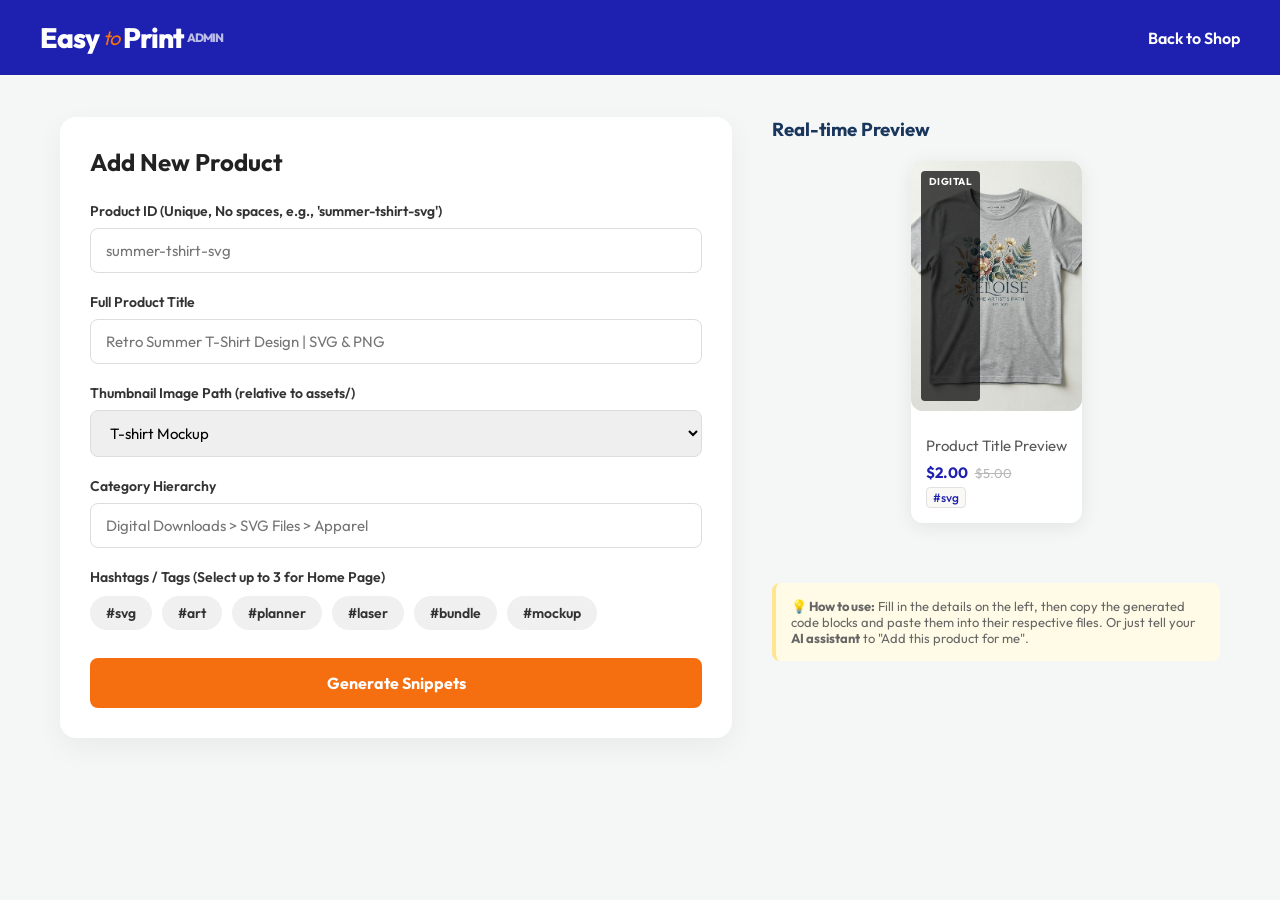
==== add-product.html @ f6c76c9a "Admin: Added user-friendly Add Product page with real-time preview and snippet generation." ====
<!DOCTYPE html>
<html lang="en">
<head>
    <meta charset="UTF-8">
    <meta name="viewport" content="width=device-width, initial-scale=1.0">
    <title>Add New Product | Easy to Print Admin</title>
    <link href="https://fonts.googleapis.com/css2?family=Outfit:wght@300;400;500;600;700&display=swap" rel="stylesheet">
    <link rel="stylesheet" href="index.css?v=2.0">
    <style>
        body { background-color: #f4f7f6; }
        .admin-header {
            background: #1e21b0;
            color: white;
            padding: 20px 40px;
            display: flex;
            justify-content: space-between;
            align-items: center;
        }
        .admin-container {
            max-width: 1200px;
            margin: 40px auto;
            display: grid;
            grid-template-columns: 1.5fr 1fr;
            gap: 40px;
            padding: 0 20px;
        }
        .form-card, .preview-card-container {
            background: white;
            padding: 30px;
            border-radius: 16px;
            box-shadow: 0 10px 30px rgba(0,0,0,0.05);
        }
        .form-group { margin-bottom: 20px; }
        .form-group label { display: block; margin-bottom: 8px; font-weight: 600; font-size: 14px; color: #333; }
        .form-group input, .form-group select, .form-group textarea {
            width: 100%;
            padding: 12px 15px;
            border: 1px solid #ddd;
            border-radius: 8px;
            font-family: inherit;
            font-size: 15px;
        }
        .tag-options { display: flex; gap: 10px; flex-wrap: wrap; margin-top: 10px; }
        .tag-checkbox { display: none; }
        .tag-label {
            padding: 8px 16px;
            background: #f0f0f0;
            border-radius: 20px;
            cursor: pointer;
            font-size: 13px;
            transition: 0.2s;
        }
        .tag-checkbox:checked + .tag-label {
            background: var(--accent);
            color: white;
        }
        .submit-btn {
            background: var(--accent);
            color: white;
            border: none;
            padding: 15px 30px;
            border-radius: 8px;
            font-weight: 700;
            cursor: pointer;
            width: 100%;
            font-size: 16px;
            transition: 0.3s;
        }
        .submit-btn:hover { background: var(--accent-hover); transform: translateY(-2px); }
        
        .code-output {
            margin-top: 30px;
            background: #2d3436;
            color: #fab1a0;
            padding: 20px;
            border-radius: 12px;
            font-family: 'Courier New', Courier, monospace;
            font-size: 13px;
            position: relative;
            max-height: 400px;
            overflow-y: auto;
        }
        .copy-btn {
            position: absolute;
            top: 10px;
            right: 10px;
            background: rgba(255,255,255,0.2);
            border: none;
            color: white;
            padding: 5px 10px;
            border-radius: 4px;
            cursor: pointer;
            font-size: 11px;
        }
        .preview-sticky { position: sticky; top: 100px; }
        .preview-title { margin-bottom: 20px; font-weight: 700; color: var(--primary); }
        .hashtags { display: flex; gap: 5px; flex-wrap: wrap; margin-top: 5px; }
        .hashtag { color: #1e21b0; font-size: 12px; font-weight: 500; }
    </style>
</head>
<body>

    <header class="admin-header">
        <a href="index.html" class="logo">
            <span class="text-logo" style="color: white;">Easy <span class="accent-text">to</span> Print <span style="font-size: 12px; opacity: 0.7;">ADMIN</span></span>
        </a>
        <a href="index.html" style="color: white; text-decoration: none; font-weight: 600;">Back to Shop</a>
    </header>

    <div class="admin-container">
        <!-- Form Area -->
        <div class="form-card">
            <h2 style="margin-bottom: 25px;">Add New Product</h2>
            
            <div class="form-group">
                <label>Product ID (Unique, No spaces, e.g., 'summer-tshirt-svg')</label>
                <input type="text" id="p-id" placeholder="summer-tshirt-svg" oninput="updatePreview()">
            </div>

            <div class="form-group">
                <label>Full Product Title</label>
                <input type="text" id="p-title" placeholder="Retro Summer T-Shirt Design | SVG & PNG" oninput="updatePreview()">
            </div>

            <div class="form-group">
                <label>Thumbnail Image Path (relative to assets/)</label>
                <select id="p-image" onchange="updatePreview()">
                    <option value="assets/custom-tshirt.png">T-shirt Mockup</option>
                    <option value="assets/canvas-art.png">Canvas Art Mockup</option>
                    <option value="assets/mug-poster.png">Mug/Poster Mockup</option>
                    <option value="assets/floral-door-hanger.png">Door Hanger Mockup</option>
                    <option value="assets/hero-banner.png">Hero Banner</option>
                </select>
            </div>

            <div class="form-group">
                <label>Category Hierarchy</label>
                <input type="text" id="p-category" placeholder="Digital Downloads > SVG Files > Apparel" oninput="updatePreview()">
            </div>

            <div class="form-group">
                <label>Hashtags / Tags (Select up to 3 for Home Page)</label>
                <div class="tag-options">
                    <input type="checkbox" id="tag-svg" value="svg" class="tag-checkbox" onchange="updatePreview()">
                    <label for="tag-svg" class="tag-label">#svg</label>

                    <input type="checkbox" id="tag-art" value="art" class="tag-checkbox" onchange="updatePreview()">
                    <label for="tag-art" class="tag-label">#art</label>

                    <input type="checkbox" id="tag-planner" value="planner" class="tag-checkbox" onchange="updatePreview()">
                    <label for="tag-planner" class="tag-label">#planner</label>

                    <input type="checkbox" id="tag-laser" value="laser" class="tag-checkbox" onchange="updatePreview()">
                    <label for="tag-laser" class="tag-label">#laser</label>

                    <input type="checkbox" id="tag-bundle" value="bundle" class="tag-checkbox" onchange="updatePreview()">
                    <label for="tag-bundle" class="tag-label">#bundle</label>

                    <input type="checkbox" id="tag-mockup" value="mockup" class="tag-checkbox" onchange="updatePreview()">
                    <label for="tag-mockup" class="tag-label">#mockup</label>
                </div>
            </div>

            <button class="submit-btn" onclick="generateCode()">Generate Snippets</button>

            <!-- Code Snippets -->
            <div id="snippets" style="display: none;">
                <h3 style="margin-top: 40px; color: var(--primary);">1. JS Code (for products.js)</h3>
                <div class="code-output">
                    <button class="copy-btn" onclick="copyCode('js-code')">Copy</button>
                    <pre id="js-code"></pre>
                </div>

                <h3 style="margin-top: 30px; color: var(--primary);">2. HTML Code (for index.html)</h3>
                <div class="code-output">
                    <button class="copy-btn" onclick="copyCode('html-code')">Copy</button>
                    <pre id="html-code"></pre>
                </div>
            </div>
        </div>

        <!-- Preview Area -->
        <div class="preview-card-outer">
            <div class="preview-sticky">
                <h3 class="preview-title">Real-time Preview</h3>
                <div id="preview-container" class="product-grid" style="grid-template-columns: 1fr;">
                    <!-- Preview will be injected here -->
                    <div class="product-card" style="max-width: 300px; margin: 0 auto; background: white; border-radius: 12px; overflow: hidden; box-shadow: 0 4px 20px rgba(0,0,0,0.08);">
                        <div class="product-image-container" style="height: 250px; position: relative;">
                            <img id="prev-img" src="assets/custom-tshirt.png" alt="Preview" style="width: 100%; height: 100%; object-fit: cover;">
                            <span class="stock-status" style="position: absolute; top: 10px; left: 10px; background: rgba(0,0,0,0.7); color: white; padding: 4px 8px; border-radius: 4px; font-size: 10px; font-weight: 700;">DIGITAL</span>
                        </div>
                        <div class="product-info" style="padding: 15px;">
                            <h3 id="prev-title" style="font-size: 15px; margin-bottom: 8px;">Product Title Preview</h3>
                            <div class="product-price" style="font-weight: 700; color: #1e21b0;">$2.00 <span class="original-price" style="text-decoration: line-through; color: #999; font-size: 13px; font-weight: 400;">$5.00</span></div>
                            <div id="prev-tags" class="hashtags">
                                <span class="hashtag">#svg</span>
                            </div>
                        </div>
                    </div>
                </div>
                
                <div style="margin-top: 20px; font-size: 13px; color: #666; background: #fffbe6; padding: 15px; border-radius: 8px; border-left: 4px solid #ffe58f;">
                    <strong>💡 How to use:</strong> Fill in the details on the left, then copy the generated code blocks and paste them into their respective files. Or just tell your <strong>AI assistant</strong> to "Add this product for me".
                </div>
            </div>
        </div>
    </div>

    <script>
        function updatePreview() {
            const title = document.getElementById('p-title').value || "Product Title Preview";
            const img = document.getElementById('p-image').value;
            
            const selectedTags = Array.from(document.querySelectorAll('.tag-checkbox:checked')).map(cb => cb.value);
            
            document.getElementById('prev-title').innerText = title;
            document.getElementById('prev-img').src = img;
            
            const tagContainer = document.getElementById('prev-tags');
            tagContainer.innerHTML = '';
            selectedTags.forEach(tag => {
                const span = document.createElement('span');
                span.className = 'hashtag';
                span.innerText = '#' + tag;
                tagContainer.appendChild(span);
            });
        }

        function generateCode() {
            const id = document.getElementById('p-id').value || "new-product-id";
            const title = document.getElementById('p-title').value || "New Product Title";
            const img = document.getElementById('p-image').value;
            const category = document.getElementById('p-category').value || "Digital Downloads > SVG";
            const selectedTags = Array.from(document.querySelectorAll('.tag-checkbox:checked')).map(cb => cb.value);
            
            const tagsStr = selectedTags.map(t => `"${t}"`).join(', ');
            const hashtagsHTML = selectedTags.map(t => `<span class="hashtag">#${t}</span>`).join('');

            // JS Snippet
            const jsSnippet = `"${id}": {
    title: "${title}",
    price: "$2.00",
    image: "${img}",
    category: "${category}",
    tags: [${tagsStr}]
},`;

            // HTML Snippet
            const htmlSnippet = `<!-- Product: ${id} -->
<div class="product-card" onclick="window.location.href='digital-product-detail.html?id=${id}'" data-tags="${selectedTags.join(' ')}">
    <div class="product-image-container">
        <img src="${img}" alt="${title}">
        <div class="favorite-icon">
            <svg viewBox="0 0 24 24" width="18" height="18" fill="none" stroke="currentColor" stroke-width="2"><path d="M20.84 4.61a5.5 5.5 0 0 0-7.78 0L12 5.67l-1.06-1.06a5.5 5.5 0 0 0-7.78 7.78l1.06 1.06L12 21.23l8.78-8.78 1.06-1.06a5.5 5.5 0 0 0 0-7.78z"></path></svg>
        </div>
    </div>
    <div class="product-info">
        <h3>${title}</h3>
        <div class="product-price">$2.00 <span class="original-price">$5.00</span></div>
        <div class="hashtags">${hashtagsHTML}</div>
    </div>
</div>`;

            document.getElementById('js-code').textContent = jsSnippet;
            document.getElementById('html-code').textContent = htmlSnippet;
            document.getElementById('snippets').style.display = 'block';
            
            // Auto scroll to snippets
            document.getElementById('snippets').scrollIntoView({ behavior: 'smooth' });
        }

        function copyCode(id) {
            const text = document.getElementById(id).textContent;
            navigator.clipboard.writeText(text).then(() => {
                const btn = document.querySelector(`button[onclick="copyCode('${id}')"]`);
                const originalText = btn.innerText;
                btn.innerText = 'Copied!';
                setTimeout(() => btn.innerText = originalText, 2000);
            });
        }
    </script>
</body>
</html>
---- index.css ----
html {
    scroll-behavior: smooth;
}

:root {
    --primary: #1a365d;
    --accent: #f56e0f;
    --accent-hover: #d15a0c;
    --bg-main: #ffffff;
    --bg-soft: #fbf9f5;
    --text-main: #222222;
    --text-muted: #595959;
    --border: #e1e1e1;
    --shadow: 0 4px 20px rgba(0, 0, 0, 0.08);
    --radius: 20px;
    --card-radius: 12px;
}

* {
    margin: 0;
    padding: 0;
    box-sizing: border-box;
    font-family: 'Outfit', 'Inter', -apple-system, BlinkMacSystemFont, sans-serif;
}

body {
    background-color: var(--bg-main);
    color: var(--text-main);
    overflow-x: hidden;
}

a {
    text-decoration: none;
    color: inherit;
    transition: 0.3s cubic-bezier(0.165, 0.84, 0.44, 1);
}

ul {
    list-style: none;
}

/* Header Styles */
header {
    background: #fff;
    padding: 12px 0 0 0;
    position: sticky;
    top: 0;
    z-index: 1000;
    border-bottom: 2px solid var(--bg-soft);
}

.header-container {
    max-width: 1300px;
    margin: 0 auto;
    padding: 0 20px;
    display: flex;
    align-items: center;
    gap: 20px;
}

.logo img {
    height: 48px;
    display: block;
}

.text-logo {
    font-size: 28px;
    font-weight: 800;
    color: var(--primary);
    letter-spacing: -1px;
    display: flex;
    align-items: center;
    gap: 4px;
}

.accent-text {
    color: var(--accent);
    font-style: italic;
    font-weight: 400;
    font-size: 20px;
}

.categories-btn {
    display: flex;
    align-items: center;
    gap: 8px;
    background: none;
    border: none;
    padding: 10px 15px;
    border-radius: 25px;
    cursor: pointer;
    font-weight: 500;
    font-size: 14px;
    transition: 0.2s;
    position: relative;
}

.categories-btn:hover {
    background-color: rgba(0, 0, 0, 0.05);
}

/* Dropdown Menu Styles */
.categories-container {
    position: relative;
    display: none;
}

.dropdown-content {
    display: none;
    position: absolute;
    top: 100%;
    left: 0;
    background-color: #fff;
    min-width: 220px;
    box-shadow: 0 8px 16px rgba(0, 0, 0, 0.1);
    z-index: 1000;
    border-radius: 12px;
    padding: 10px 0;
    margin-top: 10px;
    border: 1px solid #eee;
}

.categories-container:hover .dropdown-content {
    display: block;
    animation: fadeIn 0.2s ease-out;
}

@keyframes fadeIn {
    from {
        opacity: 0;
        transform: translateY(5px);
    }

    to {
        opacity: 1;
        transform: translateY(0);
    }
}

.dropdown-content a {
    color: var(--text-main);
    padding: 12px 20px;
    text-decoration: none;
    display: block;
    font-size: 14px;
    transition: 0.2s;
}

.dropdown-content a:hover {
    background-color: #f8f9fb;
    color: var(--primary);
    padding-left: 25px;
}

.search-bar {
    flex-grow: 1;
    position: relative;
    display: flex;
    align-items: center;
    max-width: 800px;
    margin-left: 60px;
}

.search-bar input {
    width: 100%;
    padding: 13px 25px;
    border: 2px solid var(--text-main);
    border-radius: 40px;
    font-size: 15px;
    outline: none;
    transition: 0.2s;
}

.search-bar .search-icon-btn {
    position: absolute;
    right: 4px;
    background-color: var(--accent);
    color: white;
    border: none;
    width: 38px;
    height: 38px;
    border-radius: 50%;
    cursor: pointer;
    display: flex;
    align-items: center;
    justify-content: center;
    transition: 0.2s;
}

.search-bar .search-icon-btn:hover {
    background-color: var(--accent-hover);
}

.user-actions {
    display: none;
    align-items: center;
    gap: 24px;
    margin-left: 20px;
}

.action-item {
    cursor: pointer;
    font-size: 14px;
    font-weight: 500;
    display: flex;
    align-items: center;
    justify-content: center;
    position: relative;
}

.action-item svg {
    width: 24px;
    height: 24px;
}

.action-item:hover {
    background: rgba(0, 0, 0, 0.05);
    border-radius: 50%;
    padding: 8px;
    margin: -8px;
}

.nav-links {
    display: flex;
    justify-content: center;
    gap: 25px;
    padding: 12px 0;
    font-size: 13px;
    font-weight: 500;
    color: var(--text-muted);
}

.nav-links a:hover {
    color: var(--text-main);
    text-decoration: underline;
}

/* Main Content Styles */
main {
    max-width: 1300px;
    margin: 0 auto;
    padding: 20px;
}

/* Hero Section */
.hero {
    background-color: #eaf1f1;
    border-radius: var(--radius);
    padding: 60px;
    margin-bottom: 50px;
    display: flex;
    align-items: center;
    justify-content: space-between;
    overflow: hidden;
    position: relative;
}

.hero-content {
    max-width: 500px;
    z-index: 2;
}

.hero-content h1 {
    font-size: 48px;
    line-height: 1.1;
    margin-bottom: 20px;
    color: #1a365d;
}

.hero-btn {
    display: inline-block;
    padding: 14px 28px;
    background: #222;
    color: #fff;
    border-radius: 30px;
    font-weight: 600;
    margin-top: 10px;
}

.hero-image {
    position: absolute;
    right: 0;
    top: 0;
    width: 55%;
    height: 100%;
    background-size: cover;
    background-position: center;
    border-radius: 0 var(--radius) var(--radius) 0;
}

/* Product Section */
.section-header {
    display: flex;
    justify-content: space-between;
    align-items: center;
    margin-bottom: 24px;
}

.section-header h2 {
    font-size: 24px;
    font-weight: 600;
}

.view-all-btn {
    border: 1px solid var(--text-main);
    padding: 8px 16px;
    border-radius: 20px;
    font-size: 14px;
    font-weight: 500;
}

.view-all-btn:hover {
    background: #f4f4f4;
}

.product-grid {
    display: grid;
    grid-template-columns: repeat(5, 218px);
    justify-content: space-between;
    gap: 24px;
    margin-bottom: 60px;
}

@media (max-width: 1100px) {
    .product-grid {
        grid-template-columns: repeat(3, 1fr);
    }
}

@media (max-width: 700px) {
    .product-grid {
        grid-template-columns: repeat(2, 1fr);
    }
}

.product-card {
    cursor: pointer;
}

.product-image-container {
    position: relative;
    width: 100%;
    padding-top: 100%;
    /* Pure 1:1 Square */
    background-color: #f4f4f4;
    border-radius: var(--card-radius);
    overflow: hidden;
    margin-bottom: 10px;
}

.stock-status {
    position: absolute;
    bottom: 10px;
    left: 10px;
    background: rgba(26, 54, 93, 0.85);
    /* Use primary color with opacity */
    color: #fff;
    font-size: 10px;
    font-weight: 600;
    padding: 3px 8px;
    border-radius: 4px;
    z-index: 5;
    pointer-events: none;
    text-transform: uppercase;
    letter-spacing: 0.5px;
}

.product-image-container img {
    position: absolute;
    top: 0;
    left: 0;
    width: 100%;
    height: 100%;
    object-fit: cover;
    transition: transform 0.3s;
}

.product-card:hover .product-image-container img {
    transform: scale(1.05);
}

.favorite-icon {
    position: absolute;
    top: 10px;
    right: 10px;
    background: white;
    width: 32px;
    height: 32px;
    border-radius: 50%;
    display: flex;
    align-items: center;
    justify-content: center;
    box-shadow: 0 2px 8px rgba(0, 0, 0, 0.1);
    opacity: 0;
    transition: 0.2s;
}

.product-card:hover .favorite-icon {
    opacity: 1;
}

.product-info h3 {
    font-size: 13px;
    font-weight: 400;
    margin-bottom: 2px;
    white-space: nowrap;
    overflow: hidden;
    text-overflow: ellipsis;
    color: var(--text-muted);
}

.product-price {
    font-weight: 700;
    font-size: 15px;
    color: #1d8a48;
    /* Specific green for price */
}

.original-price {
    font-size: 12px;
    color: var(--text-muted);
    text-decoration: line-through;
    margin-left: 4px;
    font-weight: 400;
    opacity: 0.7;
}

.hashtags {
    margin-top: 6px;
    display: flex;
    flex-wrap: wrap;
    gap: 4px;
}

.hashtag {
    font-size: 10px;
    background: var(--bg-soft);
    color: var(--primary);
    padding: 2px 6px;
    border-radius: 4px;
    border: 1px solid var(--border);
}


/* Badge New */
.badge-new {
    position: absolute;
    top: 10px;
    left: 10px;
    background: #4682b4;
    /* Soft blue */
    color: white;
    padding: 4px 12px;
    border-radius: 12px;
    font-size: 10px;
    font-weight: 600;
    z-index: 5;
    box-shadow: 0 2px 4px rgba(0, 0, 0, 0.1);
}

/* Scrollable Section */
.horizontal-scroll {
    display: flex;
    overflow-x: auto;
    gap: 16px;
    padding: 10px 0;
    scrollbar-width: none;
    /* Hide scrollbar Firefox */
}

.horizontal-scroll::-webkit-scrollbar {
    display: none;
    /* Hide scrollbar Chrome/Safari */
}

.horizontal-scroll .product-card {
    min-width: 220px;
    flex: 0 0 auto;
}

/* Categories Circles */
.category-circles {
    display: flex;
    justify-content: center;
    gap: 30px;
    margin: 40px 0 60px;
    flex-wrap: wrap;
}

.circle-item {
    text-align: center;
    width: 120px;
}

.circle-img {
    width: 100px;
    height: 100px;
    border-radius: 50%;
    background: #f4f4f4;
    margin: 0 auto 10px;
    overflow: hidden;
}

.circle-img img {
    width: 100%;
    height: 100%;
    object-fit: cover;
}

.circle-item span {
    font-size: 14px;
    font-weight: 500;
}

/* Carousel Section Styling */
.scroll-section {
    margin: 40px 0;
    position: relative;
}

.scroll-section .section-header {
    display: flex;
    justify-content: space-between;
    align-items: center;
    margin-bottom: 12px;
}

.scroll-wrapper {
    position: relative;
    display: flex;
    align-items: center;
}

.carousel-next {
    position: absolute;
    right: -20px;
    top: 40%;
    z-index: 10;
    background: #222;
    color: white;
    width: 36px;
    height: 36px;
    border-radius: 50%;
    border: none;
    cursor: pointer;
    display: flex;
    align-items: center;
    justify-content: center;
    box-shadow: 0 4px 12px rgba(0, 0, 0, 0.2);
    transition: 0.2s;
}

.carousel-next:hover {
    transform: scale(1.1);
    background: #000;
}

.newsletter {
    background: #d4e9f2;
    padding: 40px 20px;
    text-align: center;
}

.newsletter h2 {
    font-size: 16px;
    margin-bottom: 20px;
}

.newsletter-form {
    display: flex;
    max-width: 500px;
    margin: 0 auto;
    border-radius: 40px;
    overflow: hidden;
    border: 2px solid rgba(0, 0, 0, 0.1);
}

.newsletter-form input {
    flex-grow: 1;
    padding: 12px 20px;
    border: none;
    outline: none;
}

.newsletter-form button {
    background: #fff;
    border: none;
    padding: 0 24px;
    border-left: 1px solid #ddd;
    font-weight: 600;
    cursor: pointer;
}

.main-footer {
    display: none !important;
    background-color: #1e21b0;
    color: white;
    padding: 60px 40px;
}

.footer-columns {
    max-width: 1200px;
    margin: 0 auto;
    display: grid;
    grid-template-columns: repeat(4, 1fr);
    gap: 40px;
}

.footer-col h4 {
    margin-bottom: 20px;
    font-size: 16px;
}

.footer-col ul li {
    margin-bottom: 12px;
    font-size: 14px;
    opacity: 0.9;
}

.footer-col ul li:hover {
    text-decoration: underline;
    cursor: pointer;
}

.bottom-bar {
    background: #1e21b0;
    color: #fff;
    padding: 20px 40px;
    display: flex;
    justify-content: center;
    font-size: 12px;
}

/* Micro-animations */
@keyframes fadeIn {
    from {
        opacity: 0;
        transform: translateY(10px);
    }

    to {
        opacity: 1;
        transform: translateY(0);
    }
}

.product-card {
    animation: fadeIn 0.8s ease forwards;
}

/* Responsive */
@media (max-width: 900px) {
    .header-container {
        flex-wrap: wrap;
    }

    .search-bar {
        order: 3;
        width: 100%;
        margin: 10px 0;
    }

    .hero {
        flex-direction: column;
        padding: 40px 20px;
    }

    .hero-image {
        position: relative;
        width: 100%;
        height: 250px;
        border-radius: var(--radius);
        margin-top: 30px;
    }

    .footer-columns {
        grid-template-columns: 1fr 1fr;
    }
}

@media (max-width: 600px) {
    .footer-columns {
        grid-template-columns: 1fr;
    }

    .nav-links {
        display: none;
    }
}

/* Universal Modal System */
.universal-modal {
    display: none;
    position: fixed;
    top: 0;
    left: 0;
    width: 100%;
    height: 100%;
    background-color: rgba(0, 0, 0, 0.6);
    z-index: 9000;
    justify-content: center;
    align-items: center;
    backdrop-filter: blur(4px);
}

.modal-container {
    background-color: white;
    width: 90%;
    max-width: 700px;
    max-height: 85vh;
    border-radius: 20px;
    position: relative;
    padding: 0;
    display: flex;
    flex-direction: column;
    animation: modalPop 0.3s cubic-bezier(0.34, 1.56, 0.64, 1);
    box-shadow: 0 15px 50px rgba(0, 0, 0, 0.2);
}

@keyframes modalPop {
    from {
        transform: scale(0.9);
        opacity: 0;
    }

    to {
        transform: scale(1);
        opacity: 1;
    }
}

.modal-header {
    padding: 24px 30px;
    border-bottom: 1px solid #f0f0f0;
    display: flex;
    justify-content: space-between;
    align-items: center;
}

.modal-header h2 {
    margin: 0;
    font-size: 20px;
    color: var(--primary);
}

.modal-close-btn {
    background: none;
    border: none;
    font-size: 32px;
    cursor: pointer;
    color: #999;
    line-height: 1;
}

.modal-close-btn:hover {
    color: #333;
}

.modal-body {
    padding: 30px;
    overflow-y: auto;
    font-size: 15px;
    line-height: 1.8;
    color: #444;
}

.modal-body h3 {
    margin: 24px 0 12px;
    font-size: 18px;
    color: #222;
    border-left: 4px solid var(--accent);
    padding-left: 12px;
}

.modal-body p {
    margin-bottom: 16px;
}

.modal-body ul {
    margin: 16px 0;
    padding-left: 20px;
}

.modal-body li {
    margin-bottom: 10px;
}

.footer-col a {
    color: #595959;
    text-decoration: none;
    transition: 0.2s;
    cursor: pointer;
    font-size: 14px;
}

.footer-col a:hover {
    color: var(--accent);
    padding-left: 4px;
}
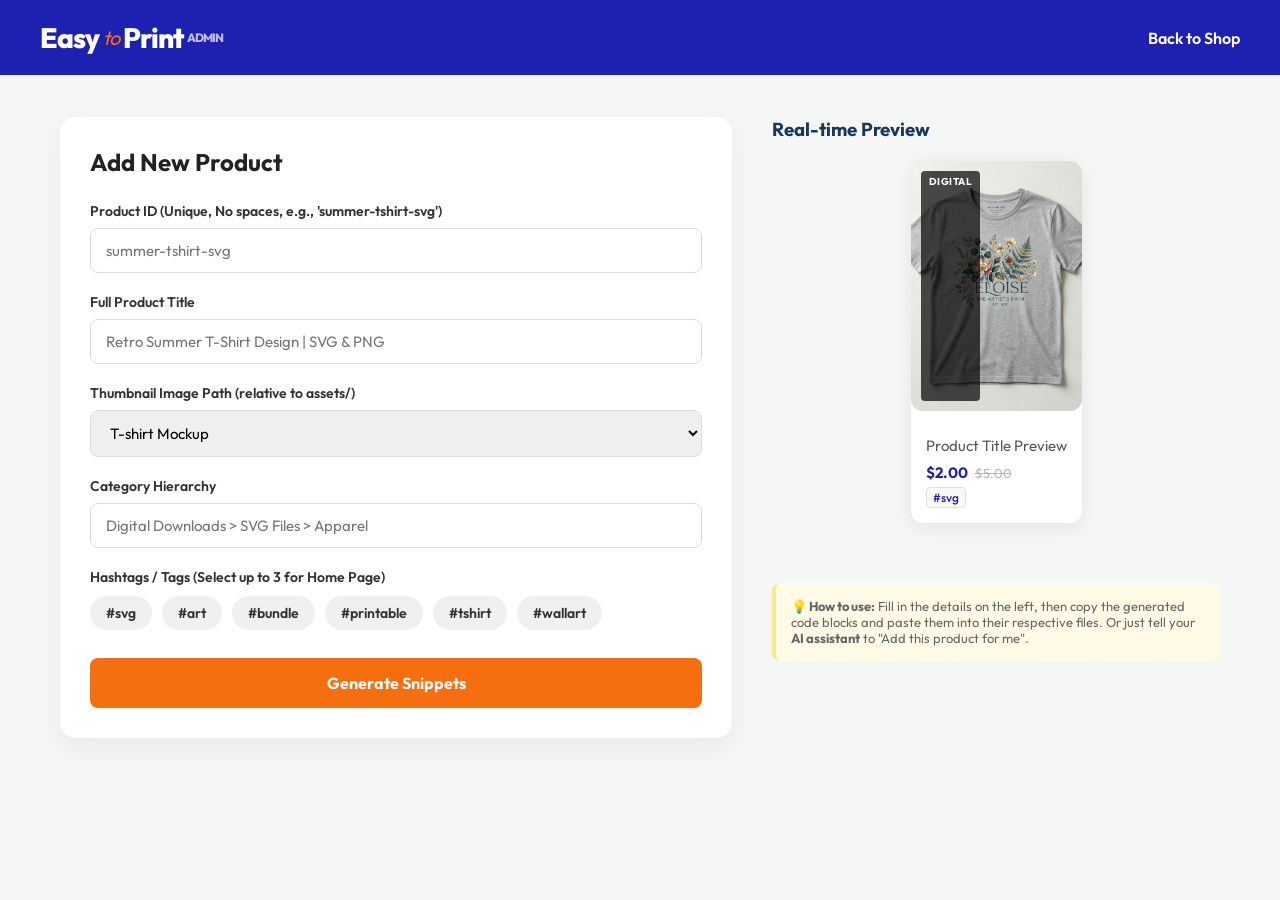
==== commit f3eadae4: "UI: Updated navigation links and tags to match identical categories requested by user." ====
--- a/add-product.html
+++ b/add-product.html
@@ -147,17 +147,17 @@
                     <input type="checkbox" id="tag-art" value="art" class="tag-checkbox" onchange="updatePreview()">
                     <label for="tag-art" class="tag-label">#art</label>
 
-                    <input type="checkbox" id="tag-planner" value="planner" class="tag-checkbox" onchange="updatePreview()">
-                    <label for="tag-planner" class="tag-label">#planner</label>
-
-                    <input type="checkbox" id="tag-laser" value="laser" class="tag-checkbox" onchange="updatePreview()">
-                    <label for="tag-laser" class="tag-label">#laser</label>
-
                     <input type="checkbox" id="tag-bundle" value="bundle" class="tag-checkbox" onchange="updatePreview()">
                     <label for="tag-bundle" class="tag-label">#bundle</label>
 
-                    <input type="checkbox" id="tag-mockup" value="mockup" class="tag-checkbox" onchange="updatePreview()">
-                    <label for="tag-mockup" class="tag-label">#mockup</label>
+                    <input type="checkbox" id="tag-printable" value="printable" class="tag-checkbox" onchange="updatePreview()">
+                    <label for="tag-printable" class="tag-label">#printable</label>
+
+                    <input type="checkbox" id="tag-tshirt" value="tshirt" class="tag-checkbox" onchange="updatePreview()">
+                    <label for="tag-tshirt" class="tag-label">#tshirt</label>
+
+                    <input type="checkbox" id="tag-wallart" value="wallart" class="tag-checkbox" onchange="updatePreview()">
+                    <label for="tag-wallart" class="tag-label">#wallart</label>
                 </div>
             </div>
 
